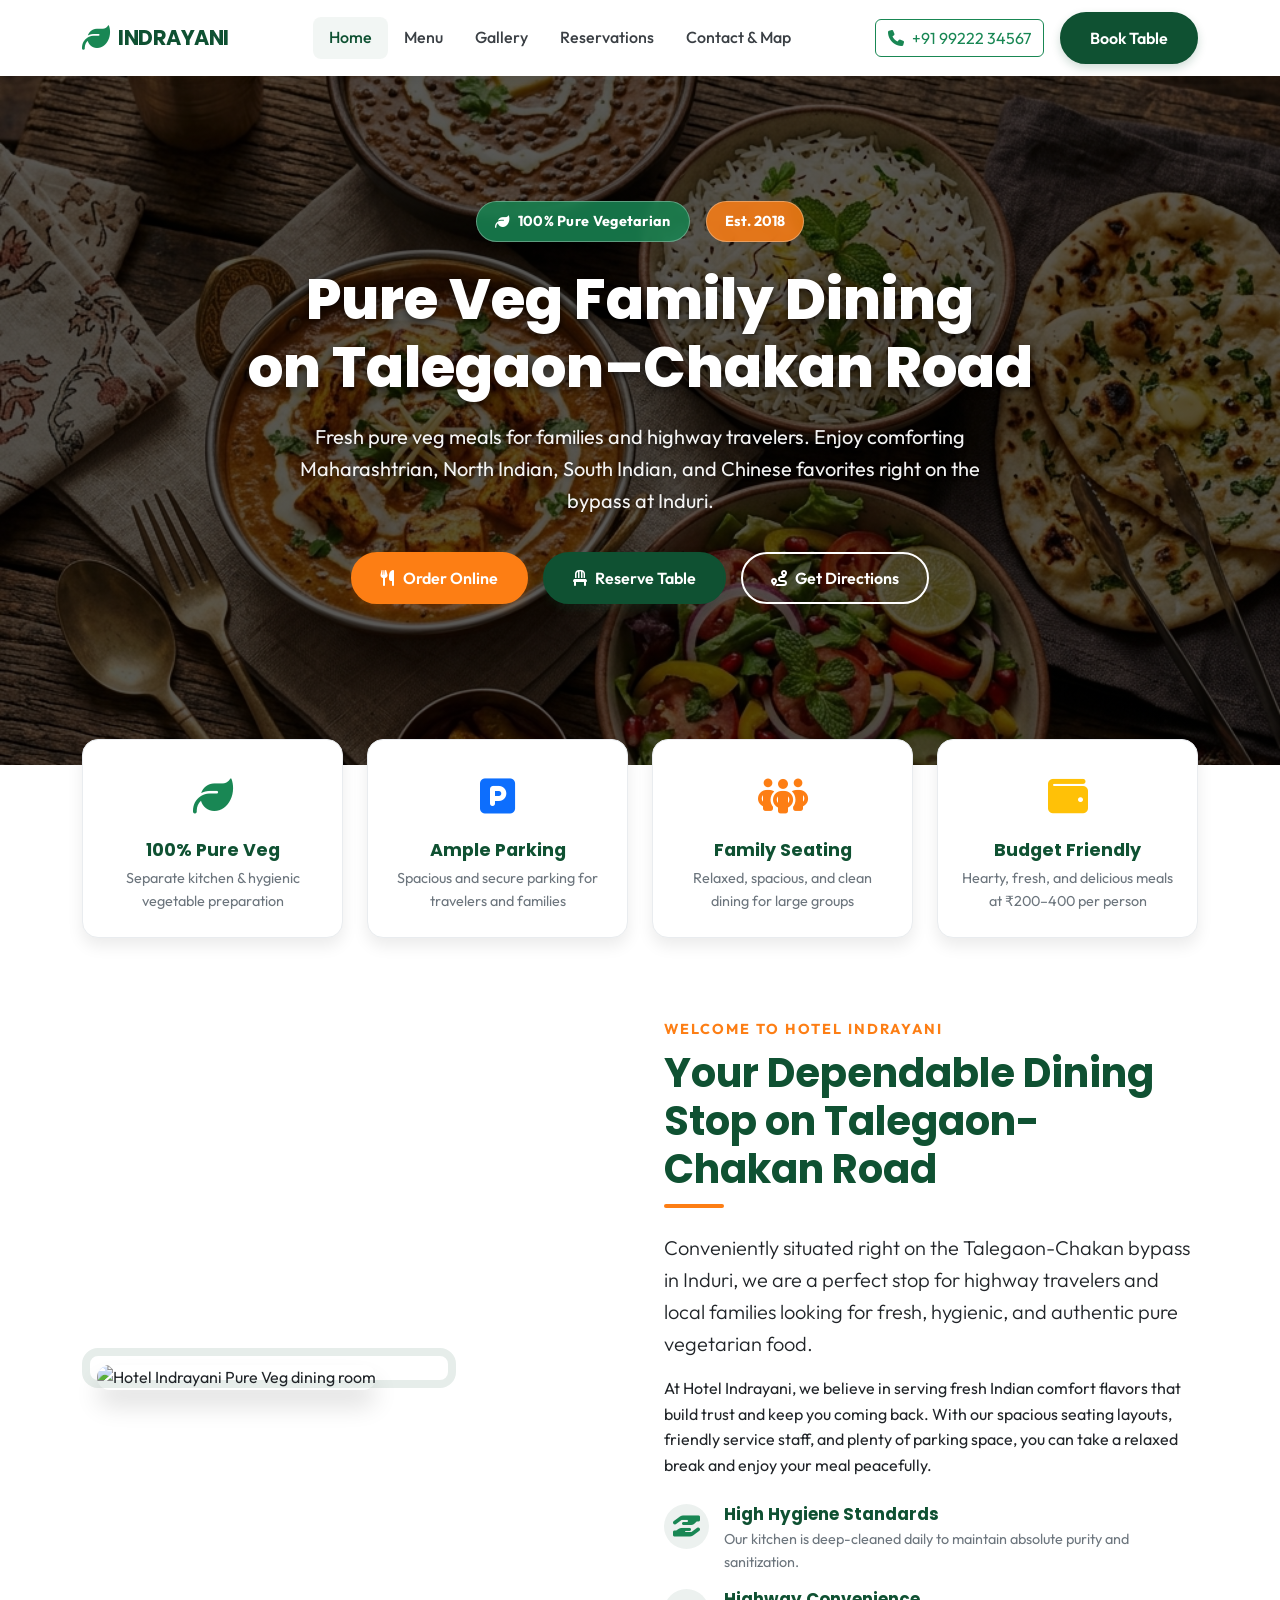
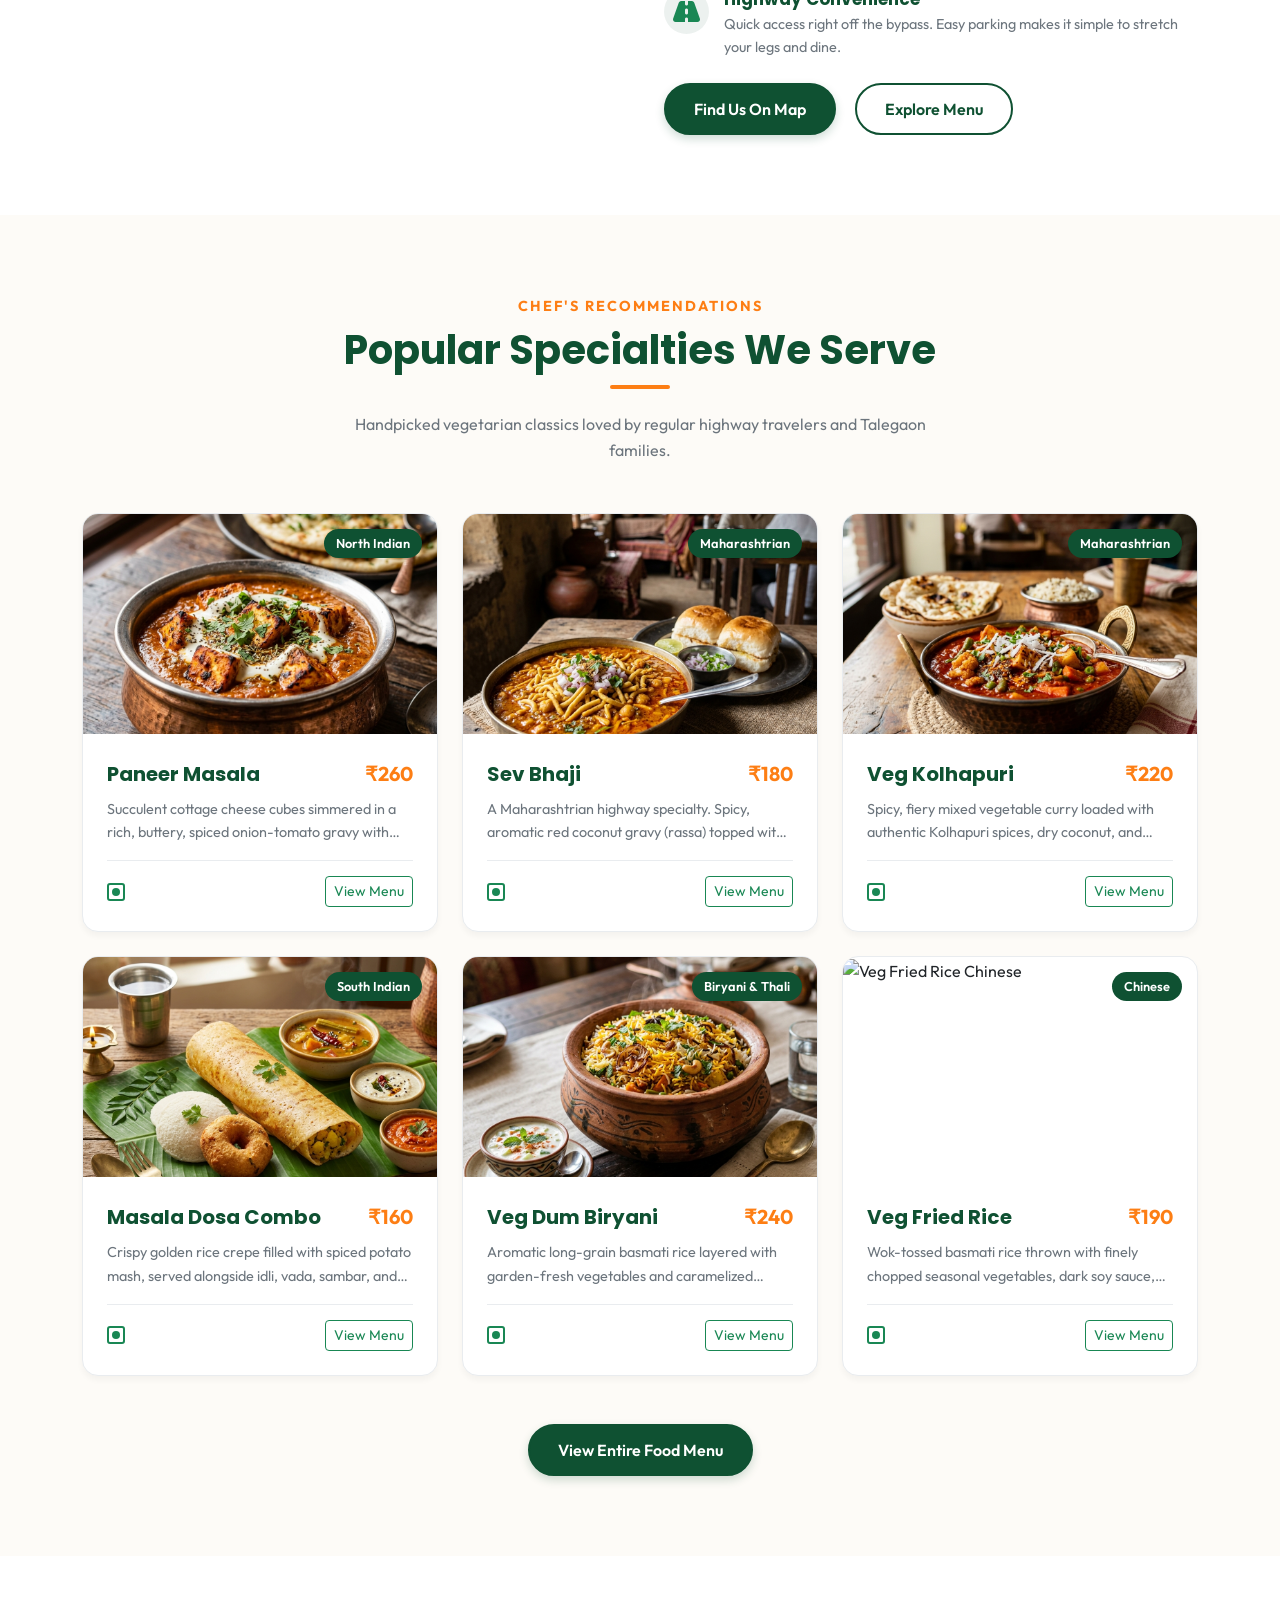
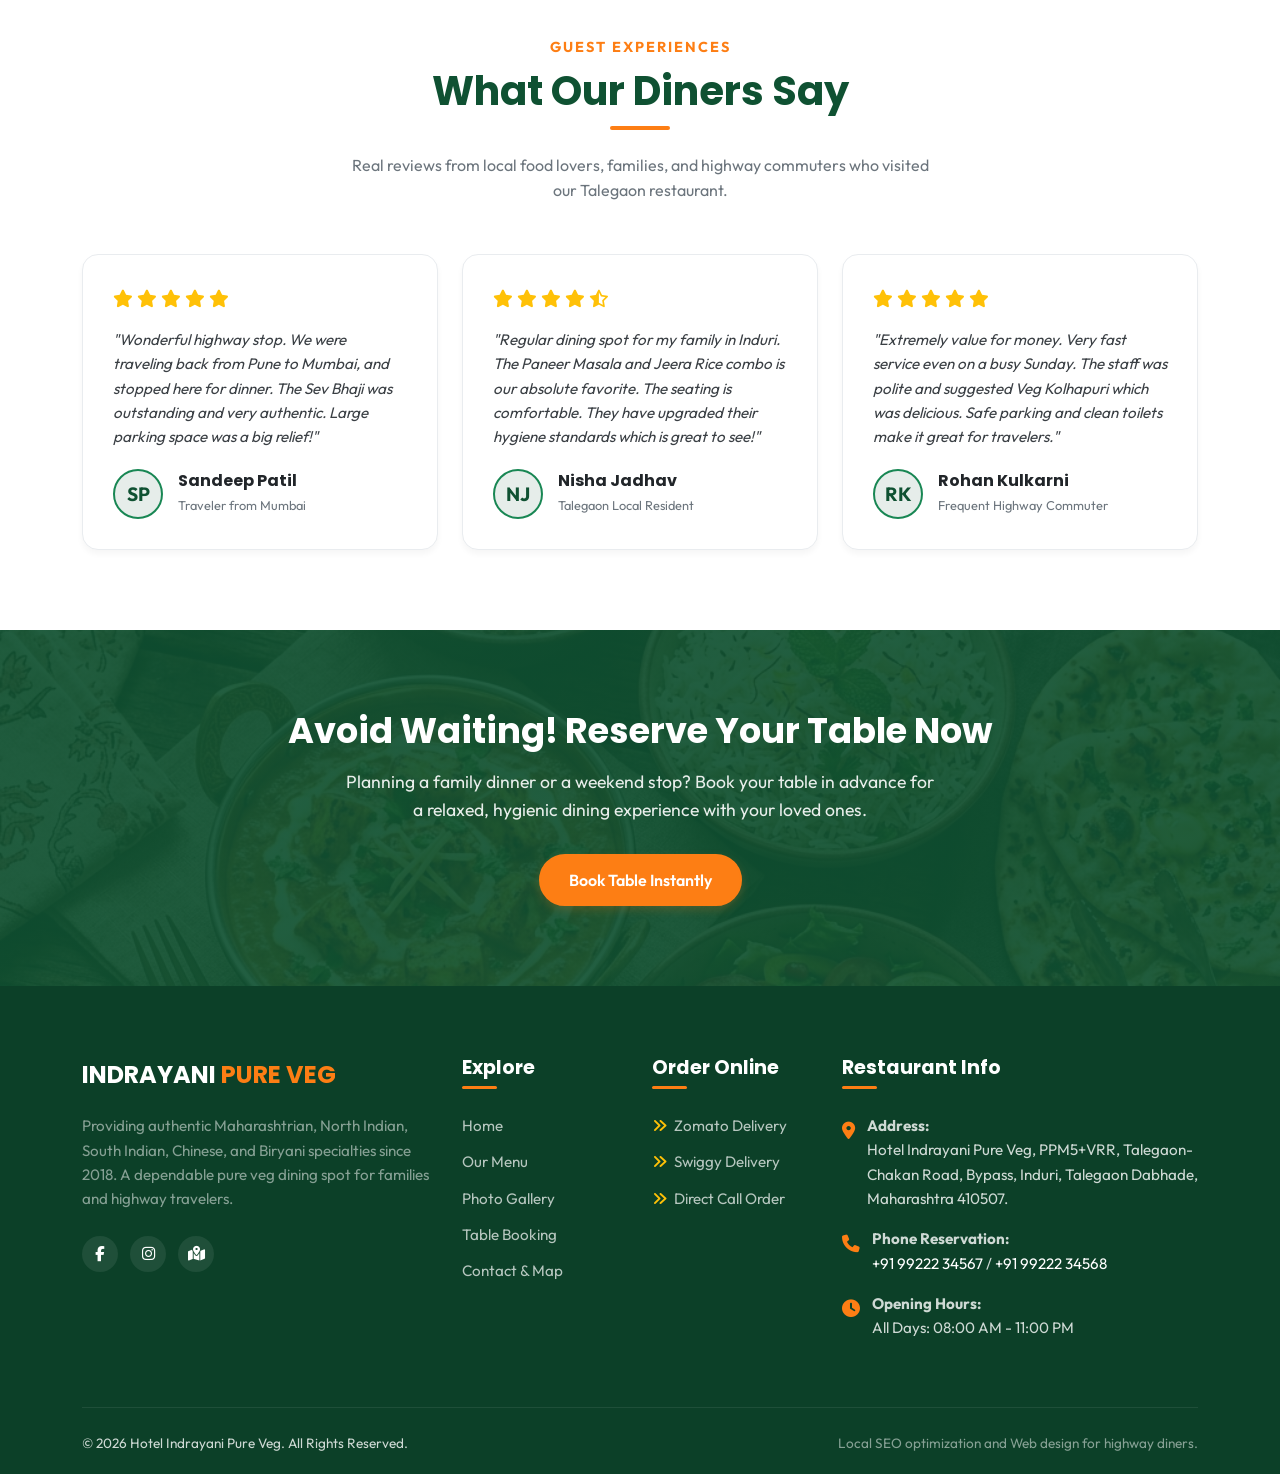
==== index.html @ ed44fa1b "Initial commit: Hotel Indrayani Pure Veg website - 5 fully responsive pages: Home, Menu, Gallery, Re" ====
<!DOCTYPE html>
<html lang="en">
<head>
  <meta charset="UTF-8">
  <meta name="viewport" content="width=device-width, initial-scale=1.0">
  <!-- Primary SEO Meta Tags -->
  <title>Hotel Indrayani Pure Veg | Best Family Restaurant in Talegaon Dabhade</title>
  <meta name="description" content="Enjoy authentic Maharashtrian, North Indian, South Indian, Chinese, & Biryani dishes at Hotel Indrayani Pure Veg. Perfect highway stop with parking on Talegaon-Chakan Road, Induri.">
  <meta name="keywords" content="Hotel Indrayani Pure Veg, pure veg restaurant in Talegaon Dabhade, family restaurant near Induri, vegetarian restaurant on Talegaon-Chakan Road, best pure veg restaurant for family dining in Pune, highway restaurant with parking in Talegaon">
  
  <!-- Open Graph / Facebook -->
  <meta property="og:type" content="website">
  <meta property="og:url" content="https://indrayanipureveg.com/">
  <meta property="og:title" content="Hotel Indrayani Pure Veg | Pure Veg Restaurant in Talegaon">
  <meta property="og:description" content="Authentic Maharashtrian, North & South Indian, Chinese, and Biryani at budget-friendly rates (₹200-400/person). Ample parking, child-friendly, right on Talegaon-Chakan Road.">
  <meta property="og:image" content="assets/images/hero_background.png">

  <!-- Twitter -->
  <meta property="twitter:card" content="summary_large_image">
  <meta property="twitter:title" content="Hotel Indrayani Pure Veg | Pure Veg Restaurant in Talegaon">
  <meta property="twitter:description" content="Authentic Maharashtrian, North & South Indian, Chinese, and Biryani at budget-friendly rates. Ample parking, child-friendly, right on Talegaon-Chakan Road.">
  <meta property="twitter:image" content="assets/images/hero_background.png">

  <!-- Bootstrap 5 CSS -->
  <link href="https://cdn.jsdelivr.net/npm/bootstrap@5.3.0/dist/css/bootstrap.min.css" rel="stylesheet">
  <!-- Font Awesome Icons -->
  <link href="https://cdnjs.cloudflare.com/ajax/libs/font-awesome/6.4.0/css/all.min.css" rel="stylesheet">
  <!-- Custom Stylesheet -->
  <link href="css/style.css" rel="stylesheet">

  <!-- Structured Data (JSON-LD) - Local Business Schema for Local SEO -->
  <script type="application/ld+json">
    {
      "@context": "https://schema.org",
      "@type": "Restaurant",
      "name": "Hotel Indrayani Pure Veg",
      "image": "assets/images/hero_background.png",
      "priceRange": "₹200-400 per person",
      "servesCuisine": "Maharashtrian, North Indian, South Indian, Chinese, Biryani",
      "telephone": "+91 99222 34567",
      "address": {
        "@type": "PostalAddress",
        "streetAddress": "Talegaon-Chakan Road, Bypass, Induri",
        "addressLocality": "Talegaon Dabhade",
        "addressRegion": "Maharashtra",
        "postalCode": "410507",
        "addressCountry": "IN"
      },
      "geo": {
        "@type": "GeoCoordinates",
        "latitude": "18.737151",
        "longitude": "73.719602"
      },
      "openingHoursSpecification": {
        "@type": "OpeningHoursSpecification",
        "dayOfWeek": [
          "Monday",
          "Tuesday",
          "Wednesday",
          "Thursday",
          "Friday",
          "Saturday",
          "Sunday"
        ],
        "opens": "08:00",
        "closes": "23:00"
      },
      "url": "https://indrayanipureveg.com",
      "menu": "https://indrayanipureveg.com/menu.html",
      "acceptsReservations": "True"
    }
  </script>
</head>
<body>

  <!-- Sticky Top Header -->
  <header>
    <nav class="navbar navbar-expand-lg fixed-top">
      <div class="container">
        <a class="navbar-brand" href="index.html" id="nav-brand-logo">
          <i class="fa-solid fa-leaf text-success fs-3"></i>
          <span>INDRAYANI</span>
        </a>
        <button class="navbar-toggler" type="button" data-bs-toggle="collapse" data-bs-target="#mainNavbar" aria-controls="mainNavbar" aria-expanded="false" aria-label="Toggle navigation">
          <span class="navbar-toggler-icon"></span>
        </button>
        <div class="collapse navbar-collapse" id="mainNavbar">
          <ul class="navbar-nav mx-auto mb-2 mb-lg-0">
            <li class="nav-item">
              <a class="nav-link active" aria-current="page" href="index.html" id="link-home">Home</a>
            </li>
            <li class="nav-item">
              <a class="nav-link" href="menu.html" id="link-menu">Menu</a>
            </li>
            <li class="nav-item">
              <a class="nav-link" href="gallery.html" id="link-gallery">Gallery</a>
            </li>
            <li class="nav-item">
              <a class="nav-link" href="reservations.html" id="link-reservations">Reservations</a>
            </li>
            <li class="nav-item">
              <a class="nav-link" href="contact.html" id="link-contact">Contact & Map</a>
            </li>
          </ul>
          <div class="d-flex align-items-center gap-3">
            <a href="tel:+919922234567" class="btn btn-outline-success d-none d-xl-inline-block" id="header-call-btn">
              <i class="fa-solid fa-phone me-2"></i>+91 99222 34567
            </a>
            <a href="reservations.html" class="btn btn-custom-green" id="header-reserve-btn">Book Table</a>
          </div>
        </div>
      </div>
    </nav>
  </header>

  <!-- Hero Section -->
  <main>
    <section class="hero-section">
      <div class="container">
        <div class="row justify-content-center">
          <div class="col-lg-10">
            <div class="d-flex justify-content-center align-items-center gap-3 mb-4">
              <span class="hero-veg-badge">
                <i class="fa-solid fa-leaf me-2"></i>100% Pure Vegetarian
              </span>
              <span class="hero-since-badge">Est. 2018</span>
            </div>
            <h1 class="hero-title">Pure Veg Family Dining<br>on Talegaon–Chakan Road</h1>
            <p class="hero-subtitle">Fresh pure veg meals for families and highway travelers. Enjoy comforting Maharashtrian, North Indian, South Indian, and Chinese favorites right on the bypass at Induri.</p>
            <div class="hero-cta">
              <a href="menu.html" class="btn btn-custom-orange" id="hero-order-btn">
                <i class="fa-solid fa-utensils me-2"></i>Order Online
              </a>
              <a href="reservations.html" class="btn btn-custom-green" id="hero-reserve-btn">
                <i class="fa-solid fa-chair me-2"></i>Reserve Table
              </a>
              <a href="contact.html" class="btn btn-custom-outline text-white border-white" id="hero-directions-btn">
                <i class="fa-solid fa-route me-2"></i>Get Directions
              </a>
            </div>
          </div>
        </div>
      </div>
    </section>

    <!-- Trust Badges Section -->
    <section class="trust-badges-container">
      <div class="container">
        <div class="row g-4 justify-content-center">
          <div class="col-md-6 col-lg-3">
            <div class="trust-badge-card" id="badge-pure-veg">
              <div class="trust-icon"><i class="fa-solid fa-leaf text-success"></i></div>
              <h4>100% Pure Veg</h4>
              <p>Separate kitchen & hygienic vegetable preparation</p>
            </div>
          </div>
          <div class="col-md-6 col-lg-3">
            <div class="trust-badge-card" id="badge-parking">
              <div class="trust-icon"><i class="fa-solid fa-square-parking text-primary"></i></div>
              <h4>Ample Parking</h4>
              <p>Spacious and secure parking for travelers and families</p>
            </div>
          </div>
          <div class="col-md-6 col-lg-3">
            <div class="trust-badge-card" id="badge-family">
              <div class="trust-icon"><i class="fa-solid fa-people-group"></i></div>
              <h4>Family Seating</h4>
              <p>Relaxed, spacious, and clean dining for large groups</p>
            </div>
          </div>
          <div class="col-md-6 col-lg-3">
            <div class="trust-badge-card" id="badge-budget">
              <div class="trust-icon"><i class="fa-solid fa-wallet text-warning"></i></div>
              <h4>Budget Friendly</h4>
              <p>Hearty, fresh, and delicious meals at ₹200–400 per person</p>
            </div>
          </div>
        </div>
      </div>
    </section>

    <!-- About Section -->
    <section class="section-padding" id="about-preview">
      <div class="container">
        <div class="row align-items-center g-5">
          <div class="col-lg-6">
            <div class="about-image-wrapper">
              <img src="https://images.unsplash.com/photo-1517248135467-4c7edcad34c4?auto=format&fit=crop&w=800&q=80" alt="Hotel Indrayani Pure Veg dining room" class="img-fluid w-100" id="about-img-dining">
            </div>
          </div>
          <div class="col-lg-6">
            <span class="section-tag">Welcome to Hotel Indrayani</span>
            <h2 class="section-title text-start mb-4">Your Dependable Dining Stop on Talegaon-Chakan Road</h2>
            <p class="lead">Conveniently situated right on the Talegaon-Chakan bypass in Induri, we are a perfect stop for highway travelers and local families looking for fresh, hygienic, and authentic pure vegetarian food.</p>
            <p>At Hotel Indrayani, we believe in serving fresh Indian comfort flavors that build trust and keep you coming back. With our spacious seating layouts, friendly service staff, and plenty of parking space, you can take a relaxed break and enjoy your meal peacefully.</p>
            
            <div class="about-features">
              <div class="about-feature-item" id="about-feat-hygiene">
                <div class="about-feature-icon"><i class="fa-solid fa-hand-holding-hand"></i></div>
                <div class="about-feature-text">
                  <h5>High Hygiene Standards</h5>
                  <p>Our kitchen is deep-cleaned daily to maintain absolute purity and sanitization.</p>
                </div>
              </div>
              <div class="about-feature-item" id="about-feat-convenience">
                <div class="about-feature-icon"><i class="fa-solid fa-road"></i></div>
                <div class="about-feature-text">
                  <h5>Highway Convenience</h5>
                  <p>Quick access right off the bypass. Easy parking makes it simple to stretch your legs and dine.</p>
                </div>
              </div>
            </div>
            
            <div class="mt-4">
              <a href="contact.html" class="btn btn-custom-green me-3" id="about-find-us-btn">Find Us On Map</a>
              <a href="menu.html" class="btn btn-custom-outline" id="about-view-menu-btn">Explore Menu</a>
            </div>
          </div>
        </div>
      </div>
    </section>

    <!-- Featured Dishes Section -->
    <section class="section-padding section-bg-cream" id="featured-dishes">
      <div class="container">
        <div class="section-title-container">
          <span class="section-tag">Chef's Recommendations</span>
          <h2 class="section-title">Popular Specialties We Serve</h2>
          <p class="section-desc">Handpicked vegetarian classics loved by regular highway travelers and Talegaon families.</p>
        </div>

        <div class="row g-4">
          <!-- Paneer Masala -->
          <div class="col-md-6 col-lg-4">
            <div class="dish-card" id="dish-paneer-masala">
              <div class="dish-img-container">
                <img src="assets/images/paneer_masala.png" alt="Paneer Masala" class="dish-img">
                <div class="dish-badge">North Indian</div>
              </div>
              <div class="dish-body">
                <div class="dish-title-wrapper">
                  <h3 class="dish-title">Paneer Masala</h3>
                  <div class="dish-price">₹260</div>
                </div>
                <p class="dish-desc">Succulent cottage cheese cubes simmered in a rich, buttery, spiced onion-tomato gravy with cashew paste.</p>
                <div class="dish-footer">
                  <span class="veg-indicator" title="Pure Veg"></span>
                  <a href="menu.html" class="btn btn-sm btn-outline-success" id="order-paneer-btn">View Menu</a>
                </div>
              </div>
            </div>
          </div>

          <!-- Sev Bhaji -->
          <div class="col-md-6 col-lg-4">
            <div class="dish-card" id="dish-sev-bhaji">
              <div class="dish-img-container">
                <img src="assets/images/sev_bhaji.png" alt="Maharashtrian Sev Bhaji" class="dish-img">
                <div class="dish-badge">Maharashtrian</div>
              </div>
              <div class="dish-body">
                <div class="dish-title-wrapper">
                  <h3 class="dish-title">Sev Bhaji</h3>
                  <div class="dish-price">₹180</div>
                </div>
                <p class="dish-desc">A Maharashtrian highway specialty. Spicy, aromatic red coconut gravy (rassa) topped with crispy yellow sev.</p>
                <div class="dish-footer">
                  <span class="veg-indicator" title="Pure Veg"></span>
                  <a href="menu.html" class="btn btn-sm btn-outline-success" id="order-sev-btn">View Menu</a>
                </div>
              </div>
            </div>
          </div>

          <!-- Veg Kolhapuri -->
          <div class="col-md-6 col-lg-4">
            <div class="dish-card" id="dish-veg-kolhapuri">
              <div class="dish-img-container">
                <img src="assets/images/veg_kolhapuri.png" alt="Veg Kolhapuri" class="dish-img">
                <div class="dish-badge">Maharashtrian</div>
              </div>
              <div class="dish-body">
                <div class="dish-title-wrapper">
                  <h3 class="dish-title">Veg Kolhapuri</h3>
                  <div class="dish-price">₹220</div>
                </div>
                <p class="dish-desc">Spicy, fiery mixed vegetable curry loaded with authentic Kolhapuri spices, dry coconut, and sesame seeds.</p>
                <div class="dish-footer">
                  <span class="veg-indicator" title="Pure Veg"></span>
                  <a href="menu.html" class="btn btn-sm btn-outline-success" id="order-kolhapuri-btn">View Menu</a>
                </div>
              </div>
            </div>
          </div>

          <!-- South Indian Specials -->
          <div class="col-md-6 col-lg-4">
            <div class="dish-card" id="dish-south-indian">
              <div class="dish-img-container">
                <img src="assets/images/south_indian_specials.png" alt="South Indian Masala Dosa" class="dish-img">
                <div class="dish-badge">South Indian</div>
              </div>
              <div class="dish-body">
                <div class="dish-title-wrapper">
                  <h3 class="dish-title">Masala Dosa Combo</h3>
                  <div class="dish-price">₹160</div>
                </div>
                <p class="dish-desc">Crispy golden rice crepe filled with spiced potato mash, served alongside idli, vada, sambar, and fresh chutneys.</p>
                <div class="dish-footer">
                  <span class="veg-indicator" title="Pure Veg"></span>
                  <a href="menu.html" class="btn btn-sm btn-outline-success" id="order-dosa-btn">View Menu</a>
                </div>
              </div>
            </div>
          </div>

          <!-- Veg Biryani -->
          <div class="col-md-6 col-lg-4">
            <div class="dish-card" id="dish-biryani">
              <div class="dish-img-container">
                <img src="assets/images/veg_biryani.png" alt="Vegetable Dum Biryani" class="dish-img">
                <div class="dish-badge">Biryani & Thali</div>
              </div>
              <div class="dish-body">
                <div class="dish-title-wrapper">
                  <h3 class="dish-title">Veg Dum Biryani</h3>
                  <div class="dish-price">₹240</div>
                </div>
                <p class="dish-desc">Aromatic long-grain basmati rice layered with garden-fresh vegetables and caramelized onions, cooked on slow dum.</p>
                <div class="dish-footer">
                  <span class="veg-indicator" title="Pure Veg"></span>
                  <a href="menu.html" class="btn btn-sm btn-outline-success" id="order-biryani-btn">View Menu</a>
                </div>
              </div>
            </div>
          </div>

          <!-- Special Chinese Fried Rice -->
          <div class="col-md-6 col-lg-4">
            <div class="dish-card" id="dish-chinese">
              <div class="dish-img-container">
                <img src="https://images.unsplash.com/photo-1512058564366-18510be2db19?auto=format&fit=crop&w=800&q=80" alt="Veg Fried Rice Chinese" class="dish-img">
                <div class="dish-badge">Chinese</div>
              </div>
              <div class="dish-body">
                <div class="dish-title-wrapper">
                  <h3 class="dish-title">Veg Fried Rice</h3>
                  <div class="dish-price">₹190</div>
                </div>
                <p class="dish-desc">Wok-tossed basmati rice thrown with finely chopped seasonal vegetables, dark soy sauce, and aromatic spring onions.</p>
                <div class="dish-footer">
                  <span class="veg-indicator" title="Pure Veg"></span>
                  <a href="menu.html" class="btn btn-sm btn-outline-success" id="order-rice-btn">View Menu</a>
                </div>
              </div>
            </div>
          </div>
        </div>

        <div class="text-center mt-5">
          <a href="menu.html" class="btn btn-custom-green" id="view-full-menu-btn">View Entire Food Menu</a>
        </div>
      </div>
    </section>

    <!-- Review Highlights Section -->
    <section class="section-padding" id="reviews-section">
      <div class="container">
        <div class="section-title-container">
          <span class="section-tag">Guest Experiences</span>
          <h2 class="section-title">What Our Diners Say</h2>
          <p class="section-desc">Real reviews from local food lovers, families, and highway commuters who visited our Talegaon restaurant.</p>
        </div>

        <div class="row g-4">
          <!-- Review 1 -->
          <div class="col-md-6 col-lg-4">
            <div class="review-card" id="review-card-1">
              <div>
                <div class="review-rating">
                  <i class="fa-solid fa-star"></i>
                  <i class="fa-solid fa-star"></i>
                  <i class="fa-solid fa-star"></i>
                  <i class="fa-solid fa-star"></i>
                  <i class="fa-solid fa-star"></i>
                </div>
                <p class="review-text">"Wonderful highway stop. We were traveling back from Pune to Mumbai, and stopped here for dinner. The Sev Bhaji was outstanding and very authentic. Large parking space was a big relief!"</p>
              </div>
              <div class="reviewer-info">
                <div class="reviewer-avatar">SP</div>
                <div class="reviewer-details">
                  <h5>Sandeep Patil</h5>
                  <span>Traveler from Mumbai</span>
                </div>
              </div>
            </div>
          </div>

          <!-- Review 2 -->
          <div class="col-md-6 col-lg-4">
            <div class="review-card" id="review-card-2">
              <div>
                <div class="review-rating">
                  <i class="fa-solid fa-star"></i>
                  <i class="fa-solid fa-star"></i>
                  <i class="fa-solid fa-star"></i>
                  <i class="fa-solid fa-star"></i>
                  <i class="fa-regular fa-star-half-stroke"></i>
                </div>
                <p class="review-text">"Regular dining spot for my family in Induri. The Paneer Masala and Jeera Rice combo is our absolute favorite. The seating is comfortable. They have upgraded their hygiene standards which is great to see!"</p>
              </div>
              <div class="reviewer-info">
                <div class="reviewer-avatar">NJ</div>
                <div class="reviewer-details">
                  <h5>Nisha Jadhav</h5>
                  <span>Talegaon Local Resident</span>
                </div>
              </div>
            </div>
          </div>

          <!-- Review 3 -->
          <div class="col-md-6 col-lg-4">
            <div class="review-card" id="review-card-3">
              <div>
                <div class="review-rating">
                  <i class="fa-solid fa-star"></i>
                  <i class="fa-solid fa-star"></i>
                  <i class="fa-solid fa-star"></i>
                  <i class="fa-solid fa-star"></i>
                  <i class="fa-solid fa-star"></i>
                </div>
                <p class="review-text">"Extremely value for money. Very fast service even on a busy Sunday. The staff was polite and suggested Veg Kolhapuri which was delicious. Safe parking and clean toilets make it great for travelers."</p>
              </div>
              <div class="reviewer-info">
                <div class="reviewer-avatar">RK</div>
                <div class="reviewer-details">
                  <h5>Rohan Kulkarni</h5>
                  <span>Frequent Highway Commuter</span>
                </div>
              </div>
            </div>
          </div>
        </div>
      </div>
    </section>

    <!-- Table Reservation Call to Action -->
    <section class="cta-banner-section" id="booking-cta">
      <div class="container">
        <h2 class="cta-banner-title">Avoid Waiting! Reserve Your Table Now</h2>
        <p class="cta-banner-desc">Planning a family dinner or a weekend stop? Book your table in advance for a relaxed, hygienic dining experience with your loved ones.</p>
        <a href="reservations.html" class="btn btn-custom-orange btn-lgpx-4" id="cta-reserve-btn">Book Table Instantly</a>
      </div>
    </section>
  </main>

  <!-- Mobile Floating Call Button -->
  <a href="tel:+919922234567" class="floating-call-btn d-xl-none" aria-label="Call Hotel Indrayani" id="floating-phone-btn">
    <i class="fa-solid fa-phone"></i>
  </a>

  <!-- Footer Section -->
  <footer class="footer">
    <div class="container">
      <div class="row g-4">
        <!-- Brand / About Column -->
        <div class="col-lg-4">
          <a class="footer-logo" href="index.html" id="footer-logo-link">INDRAYANI<span> PURE VEG</span></a>
          <p class="mb-4 text-white-50">Providing authentic Maharashtrian, North Indian, South Indian, Chinese, and Biryani specialties since 2018. A dependable pure veg dining spot for families and highway travelers.</p>
          <div class="footer-socials">
            <a href="#" class="footer-social-icon" aria-label="Facebook"><i class="fa-brands fa-facebook-f"></i></a>
            <a href="#" class="footer-social-icon" aria-label="Instagram"><i class="fa-brands fa-instagram"></i></a>
            <a href="#" class="footer-social-icon" aria-label="Google Maps"><i class="fa-solid fa-map-location-dot"></i></a>
          </div>
        </div>

        <!-- Quick Links Column -->
        <div class="col-6 col-lg-2">
          <h4>Explore</h4>
          <ul class="footer-links">
            <li><a href="index.html" id="footer-link-home">Home</a></li>
            <li><a href="menu.html" id="footer-link-menu">Our Menu</a></li>
            <li><a href="gallery.html" id="footer-link-gallery">Photo Gallery</a></li>
            <li><a href="reservations.html" id="footer-link-reservations">Table Booking</a></li>
            <li><a href="contact.html" id="footer-link-contact">Contact & Map</a></li>
          </ul>
        </div>

        <!-- Order Online Column -->
        <div class="col-6 col-lg-2">
          <h4>Order Online</h4>
          <ul class="footer-links">
            <li><a href="#" target="_blank" rel="noopener"><i class="fa-solid fa-angles-right me-1 text-warning"></i> Zomato Delivery</a></li>
            <li><a href="#" target="_blank" rel="noopener"><i class="fa-solid fa-angles-right me-1 text-warning"></i> Swiggy Delivery</a></li>
            <li><a href="tel:+919922234567"><i class="fa-solid fa-angles-right me-1 text-warning"></i> Direct Call Order</a></li>
          </ul>
        </div>

        <!-- Address / Timings Column -->
        <div class="col-lg-4">
          <h4>Restaurant Info</h4>
          <div class="footer-contact-item" id="footer-info-address">
            <div class="footer-contact-icon"><i class="fa-solid fa-location-dot"></i></div>
            <div>
              <strong>Address:</strong><br>
              Hotel Indrayani Pure Veg, PPM5+VRR, Talegaon-Chakan Road, Bypass, Induri, Talegaon Dabhade, Maharashtra 410507.
            </div>
          </div>
          <div class="footer-contact-item" id="footer-info-phone">
            <div class="footer-contact-icon"><i class="fa-solid fa-phone"></i></div>
            <div>
              <strong>Phone Reservation:</strong><br>
              <a href="tel:+919922234567" class="text-white">+91 99222 34567</a> / <a href="tel:+919922234568" class="text-white">+91 99222 34568</a>
            </div>
          </div>
          <div class="footer-contact-item" id="footer-info-hours">
            <div class="footer-contact-icon"><i class="fa-solid fa-clock"></i></div>
            <div>
              <strong>Opening Hours:</strong><br>
              All Days: 08:00 AM - 11:00 PM
            </div>
          </div>
        </div>
      </div>

      <!-- Footer Bottom -->
      <div class="footer-bottom">
        <div class="row">
          <div class="col-md-6 text-center text-md-start mb-2 mb-md-0">
            <p class="mb-0">&copy; 2026 Hotel Indrayani Pure Veg. All Rights Reserved.</p>
          </div>
          <div class="col-md-6 text-center text-md-end">
            <p class="mb-0 text-white-50">Local SEO optimization and Web design for highway diners.</p>
          </div>
        </div>
      </div>
    </div>
  </footer>

  <!-- Bootstrap 5 Bundle with Popper -->
  <script src="https://cdn.jsdelivr.net/npm/bootstrap@5.3.0/dist/js/bootstrap.bundle.min.js"></script>
  <!-- Custom JS Script -->
  <script src="js/main.js"></script>
</body>
</html>
---- css/style.css ----
/* 
   Hotel Indrayani Pure Veg - Custom Stylesheet
   Tailored for local SEO, premium Indian dining aesthetics, and mobile responsiveness
*/

@import url('https://fonts.googleapis.com/css2?family=Outfit:wght@300;400;500;600;700&family=Poppins:wght@400;500;600;700;800&display=swap');

:root {
  /* Color Palette */
  --primary-green: #0f5132;
  --primary-green-light: #198754;
  --primary-green-hover: #0a3d25;
  --primary-green-rgb: 15, 81, 50;
  --accent-orange: #fd7e14;
  --accent-orange-hover: #e06907;
  --accent-orange-rgb: 253, 126, 20;
  --warm-cream: #fdfbf7;
  --white: #ffffff;
  --text-dark: #212529;
  --text-light-dark: #3a3f44;
  --text-muted: #6c757d;
  --border-color: #e9ecef;
  
  /* Borders and Shadows */
  --border-radius-sm: 8px;
  --border-radius-md: 16px;
  --border-radius-lg: 24px;
  --shadow-sm: 0 4px 6px rgba(0, 0, 0, 0.04);
  --shadow-md: 0 8px 16px rgba(0, 0, 0, 0.08);
  --shadow-lg: 0 16px 24px rgba(0, 0, 0, 0.12);
  --transition-speed: 0.3s;
}

/* Global Reset & Typography */
body {
  font-family: 'Outfit', sans-serif;
  color: var(--text-dark);
  background-color: var(--white);
  overflow-x: hidden;
  line-height: 1.6;
}

h1, h2, h3, h4, h5, h6 {
  font-family: 'Poppins', sans-serif;
  font-weight: 600;
  color: var(--primary-green);
}

a {
  color: var(--primary-green-light);
  text-decoration: none;
  transition: all var(--transition-speed) ease;
}
a:hover {
  color: var(--primary-green-hover);
}

/* Custom Selection Highlight */
::selection {
  background-color: var(--primary-green-light);
  color: var(--white);
}

/* Sticky Navbar Custom Styling */
.navbar {
  background-color: var(--white) !important;
  box-shadow: var(--shadow-sm);
  transition: all var(--transition-speed) ease;
  padding: 12px 0;
}
.navbar.navbar-scrolled {
  padding: 8px 0;
  box-shadow: var(--shadow-md);
  border-bottom: 2px solid var(--primary-green-light);
}
.navbar-brand {
  display: flex;
  align-items: center;
  gap: 8px;
}
.navbar-brand img {
  height: 42px;
}
.navbar-brand span {
  font-family: 'Poppins', sans-serif;
  font-weight: 700;
  color: var(--primary-green);
  font-size: 1.3rem;
  letter-spacing: -0.5px;
}
.nav-link {
  font-weight: 500;
  color: var(--text-light-dark) !important;
  padding: 8px 16px !important;
  border-radius: var(--border-radius-sm);
  transition: all var(--transition-speed) ease;
}
.nav-link:hover, .nav-link.active {
  color: var(--primary-green) !important;
  background-color: rgba(var(--primary-green-rgb), 0.05);
}

/* Custom Buttons */
.btn-custom-green {
  background-color: var(--primary-green);
  color: var(--white);
  font-weight: 600;
  padding: 12px 28px;
  border-radius: 50px;
  border: 2px solid var(--primary-green);
  box-shadow: 0 4px 10px rgba(var(--primary-green-rgb), 0.2);
  transition: all var(--transition-speed) ease;
}
.btn-custom-green:hover {
  background-color: var(--primary-green-hover);
  border-color: var(--primary-green-hover);
  color: var(--white);
  transform: translateY(-2px);
  box-shadow: 0 6px 15px rgba(var(--primary-green-rgb), 0.3);
}

.btn-custom-orange {
  background-color: var(--accent-orange);
  color: var(--white);
  font-weight: 600;
  padding: 12px 28px;
  border-radius: 50px;
  border: 2px solid var(--accent-orange);
  box-shadow: 0 4px 10px rgba(var(--accent-orange-rgb), 0.2);
  transition: all var(--transition-speed) ease;
}
.btn-custom-orange:hover {
  background-color: var(--accent-orange-hover);
  border-color: var(--accent-orange-hover);
  color: var(--white);
  transform: translateY(-2px);
  box-shadow: 0 6px 15px rgba(var(--accent-orange-rgb), 0.3);
}

.btn-custom-outline {
  background-color: transparent;
  color: var(--primary-green);
  font-weight: 600;
  padding: 12px 28px;
  border-radius: 50px;
  border: 2px solid var(--primary-green);
  transition: all var(--transition-speed) ease;
}
.btn-custom-outline:hover {
  background-color: var(--primary-green);
  color: var(--white);
  transform: translateY(-2px);
}

/* Hero Section */
.hero-section {
  position: relative;
  background: linear-gradient(rgba(0, 0, 0, 0.65), rgba(0, 0, 0, 0.65)), url('../assets/images/hero_background.png') no-repeat center center/cover;
  padding: 160px 0 120px;
  color: var(--white);
  text-align: center;
  min-height: 85vh;
  display: flex;
  align-items: center;
}
.hero-title {
  font-family: 'Poppins', sans-serif;
  font-weight: 800;
  font-size: 3.5rem;
  line-height: 1.2;
  margin-bottom: 20px;
  color: #ffffff !important;
  text-shadow: 0 3px 8px rgba(0,0,0,0.6);
}
.hero-subtitle {
  font-size: 1.25rem;
  font-weight: 400;
  max-width: 700px;
  margin: 0 auto 35px;
  color: rgba(255, 255, 255, 0.95) !important;
  text-shadow: 0 1px 4px rgba(0,0,0,0.5);
}
.hero-cta {
  display: flex;
  justify-content: center;
  gap: 15px;
  flex-wrap: wrap;
}

/* Hero pill badges */
.hero-veg-badge {
  display: inline-flex;
  align-items: center;
  background-color: rgba(25, 135, 84, 0.85);
  backdrop-filter: blur(4px);
  color: #ffffff;
  font-weight: 700;
  font-size: 0.9rem;
  padding: 8px 18px;
  border-radius: 50px;
  border: 1.5px solid rgba(255, 255, 255, 0.3);
  letter-spacing: 0.3px;
}
.hero-since-badge {
  display: inline-flex;
  align-items: center;
  background-color: rgba(253, 126, 20, 0.85);
  backdrop-filter: blur(4px);
  color: #ffffff;
  font-weight: 700;
  font-size: 0.9rem;
  padding: 8px 18px;
  border-radius: 50px;
  border: 1.5px solid rgba(255, 255, 255, 0.3);
}

/* Trust Badges */
.trust-badges-container {
  margin-top: -50px;
  position: relative;
  z-index: 10;
}
.trust-badge-card {
  background: var(--white);
  border-radius: var(--border-radius-md);
  padding: 24px 20px;
  text-align: center;
  box-shadow: var(--shadow-md);
  border: 1px solid var(--border-color);
  transition: all var(--transition-speed) ease;
  height: 100%;
}
.trust-badge-card:hover {
  transform: translateY(-5px);
  box-shadow: var(--shadow-lg);
  border-color: rgba(var(--primary-green-rgb), 0.2);
}
.trust-icon {
  font-size: 2.5rem;
  color: var(--accent-orange);
  margin-bottom: 12px;
}
.trust-badge-card h4 {
  font-size: 1.1rem;
  font-weight: 700;
  color: var(--primary-green);
  margin-bottom: 6px;
}
.trust-badge-card p {
  font-size: 0.9rem;
  color: var(--text-muted);
  margin-bottom: 0;
}

/* Sections */
.section-padding {
  padding: 80px 0;
}
.section-bg-cream {
  background-color: var(--warm-cream);
}
.section-title-container {
  margin-bottom: 50px;
  text-align: center;
}
.section-tag {
  color: var(--accent-orange);
  font-weight: 700;
  text-transform: uppercase;
  font-size: 0.9rem;
  letter-spacing: 2px;
  display: block;
  margin-bottom: 8px;
}
.section-title {
  font-size: 2.5rem;
  font-weight: 700;
  position: relative;
  display: inline-block;
  padding-bottom: 15px;
}
.section-title::after {
  content: '';
  position: absolute;
  bottom: 0;
  left: 50%;
  transform: translateX(-50%);
  width: 60px;
  height: 4px;
  background-color: var(--accent-orange);
  border-radius: 2px;
}
/* Left-align underline when title is not centered */
.section-title.text-start::after {
  left: 0;
  transform: none;
}
.section-desc {
  max-width: 600px;
  margin: 15px auto 0;
  color: var(--text-muted);
}

/* Veg Indicator Circle */
.veg-indicator {
  display: inline-flex;
  align-items: center;
  justify-content: center;
  width: 18px;
  height: 18px;
  border: 2px solid #198754;
  border-radius: 3px;
  padding: 2px;
  background-color: var(--white);
}
.veg-indicator::after {
  content: '';
  display: block;
  width: 8px;
  height: 8px;
  border-radius: 50%;
  background-color: #198754;
}

/* Dishes Grid / Cards */
.dish-card {
  background: var(--white);
  border-radius: var(--border-radius-md);
  overflow: hidden;
  box-shadow: var(--shadow-sm);
  border: 1px solid var(--border-color);
  transition: all var(--transition-speed) ease;
  height: 100%;
}
.dish-card:hover {
  transform: translateY(-5px);
  box-shadow: var(--shadow-md);
}
.dish-img-container {
  position: relative;
  height: 220px;
  overflow: hidden;
}
.dish-img {
  width: 100%;
  height: 100%;
  object-fit: cover;
  transition: transform 0.5s ease;
}
.dish-card:hover .dish-img {
  transform: scale(1.08);
}
.dish-badge {
  position: absolute;
  top: 15px;
  right: 15px;
  background-color: var(--primary-green);
  color: var(--white);
  padding: 4px 12px;
  font-size: 0.8rem;
  font-weight: 600;
  border-radius: 20px;
}
.dish-body {
  padding: 24px;
}
.dish-title-wrapper {
  display: flex;
  justify-content: space-between;
  align-items: center;
  margin-bottom: 8px;
}
.dish-title {
  font-size: 1.25rem;
  font-weight: 700;
  margin: 0;
  color: var(--primary-green);
}
.dish-price {
  font-size: 1.25rem;
  font-weight: 700;
  color: var(--accent-orange);
}
.dish-desc {
  font-size: 0.9rem;
  color: var(--text-muted);
  margin-bottom: 16px;
  display: -webkit-box;
  -webkit-line-clamp: 2;
  -webkit-box-orient: vertical;
  overflow: hidden;
}
.dish-footer {
  display: flex;
  justify-content: space-between;
  align-items: center;
  border-top: 1px solid var(--border-color);
  padding-top: 15px;
}

/* About Us Section Home */
.about-features {
  display: flex;
  flex-direction: column;
  gap: 15px;
  margin-top: 25px;
}
.about-feature-item {
  display: flex;
  align-items: flex-start;
  gap: 15px;
}
.about-feature-icon {
  font-size: 1.5rem;
  color: var(--primary-green-light);
  background-color: rgba(var(--primary-green-rgb), 0.08);
  width: 45px;
  height: 45px;
  display: flex;
  align-items: center;
  justify-content: center;
  border-radius: 50%;
  flex-shrink: 0;
}
.about-feature-text h5 {
  font-size: 1.05rem;
  font-weight: 700;
  margin-bottom: 4px;
}
.about-feature-text p {
  font-size: 0.9rem;
  color: var(--text-muted);
  margin-bottom: 0;
}
.about-image-wrapper {
  position: relative;
  padding: 15px;
}
.about-image-wrapper::before {
  content: '';
  position: absolute;
  top: 0;
  left: 0;
  width: 70%;
  height: 70%;
  border: 8px solid rgba(var(--primary-green-rgb), 0.1);
  border-radius: var(--border-radius-md);
  z-index: 1;
}
.about-image-wrapper img {
  border-radius: var(--border-radius-md);
  position: relative;
  z-index: 2;
  box-shadow: var(--shadow-lg);
}

/* Reviews / Testimonials */
.review-card {
  background: var(--white);
  border-radius: var(--border-radius-md);
  padding: 30px;
  border: 1px solid var(--border-color);
  box-shadow: var(--shadow-sm);
  transition: all var(--transition-speed) ease;
  height: 100%;
  display: flex;
  flex-direction: column;
  justify-content: space-between;
}
.review-card:hover {
  box-shadow: var(--shadow-md);
  border-color: rgba(var(--accent-orange-rgb), 0.2);
}
.review-rating {
  color: #ffc107;
  font-size: 1.1rem;
  margin-bottom: 15px;
}
.review-text {
  font-style: italic;
  font-size: 0.95rem;
  color: var(--text-light-dark);
  margin-bottom: 20px;
}
.reviewer-info {
  display: flex;
  align-items: center;
  gap: 15px;
}
.reviewer-avatar {
  width: 50px;
  height: 50px;
  border-radius: 50%;
  background-color: rgba(var(--primary-green-rgb), 0.1);
  display: flex;
  align-items: center;
  justify-content: center;
  font-weight: 700;
  color: var(--primary-green);
  font-size: 1.2rem;
  border: 2px solid var(--primary-green-light);
}
.reviewer-details h5 {
  font-size: 1rem;
  font-weight: 700;
  margin-bottom: 2px;
  color: var(--text-dark);
}
.reviewer-details span {
  font-size: 0.8rem;
  color: var(--text-muted);
}

/* Menu Page Styles */
.menu-search-bar {
  max-width: 500px;
  margin: 0 auto 40px;
}
.menu-search-bar .form-control {
  border-radius: 30px 0 0 30px;
  border: 2px solid var(--border-color);
  padding: 12px 24px;
}
.menu-search-bar .form-control:focus {
  border-color: var(--primary-green-light);
  box-shadow: none;
}
.menu-search-bar .btn {
  border-radius: 0 30px 30px 0;
  background-color: var(--primary-green);
  color: var(--white);
  padding: 12px 24px;
  font-weight: 600;
}

.menu-tabs {
  display: flex;
  justify-content: center;
  gap: 10px;
  flex-wrap: wrap;
  margin-bottom: 50px;
}
.menu-tab-btn {
  background: var(--white);
  border: 2px solid var(--border-color);
  padding: 10px 24px;
  font-weight: 600;
  border-radius: 30px;
  color: var(--text-light-dark);
  transition: all var(--transition-speed) ease;
}
.menu-tab-btn:hover, .menu-tab-btn.active {
  background-color: var(--primary-green);
  border-color: var(--primary-green);
  color: var(--white);
  box-shadow: 0 4px 8px rgba(var(--primary-green-rgb), 0.15);
}

/* Gallery Section */
.gallery-tabs {
  display: flex;
  justify-content: center;
  gap: 10px;
  flex-wrap: wrap;
  margin-bottom: 40px;
}
.gallery-item {
  position: relative;
  border-radius: var(--border-radius-md);
  overflow: hidden;
  margin-bottom: 30px;
  height: 280px;
  box-shadow: var(--shadow-sm);
  cursor: pointer;
}
.gallery-item img {
  width: 100%;
  height: 100%;
  object-fit: cover;
  transition: transform 0.5s ease;
}
.gallery-overlay {
  position: absolute;
  top: 0;
  left: 0;
  width: 100%;
  height: 100%;
  background: linear-gradient(to top, rgba(var(--primary-green-rgb), 0.8), rgba(0, 0, 0, 0.2));
  opacity: 0;
  display: flex;
  flex-direction: column;
  justify-content: flex-end;
  padding: 24px;
  transition: opacity var(--transition-speed) ease;
}
.gallery-item:hover img {
  transform: scale(1.1);
}
.gallery-item:hover .gallery-overlay {
  opacity: 1;
}
.gallery-overlay h4 {
  color: var(--white);
  font-size: 1.25rem;
  font-weight: 700;
  margin-bottom: 5px;
}
.gallery-overlay span {
  color: rgba(255, 255, 255, 0.8);
  font-size: 0.85rem;
}

/* Lightbox Modal */
.lightbox-modal .modal-content {
  background-color: transparent;
  border: none;
}
.lightbox-modal .modal-body {
  position: relative;
  padding: 0;
}
.lightbox-img {
  max-height: 80vh;
  width: 100%;
  object-fit: contain;
  border-radius: var(--border-radius-sm);
}
.lightbox-close {
  position: absolute;
  top: -40px;
  right: 0;
  color: var(--white);
  font-size: 2rem;
  background: none;
  border: none;
  cursor: pointer;
}

/* Reservation Page Form */
.reservation-form-container {
  background: var(--white);
  border-radius: var(--border-radius-lg);
  padding: 40px;
  box-shadow: var(--shadow-lg);
  border: 1px solid var(--border-color);
}
.form-label {
  font-weight: 600;
  color: var(--primary-green);
  margin-bottom: 8px;
}
.form-control, .form-select {
  border-radius: var(--border-radius-sm);
  padding: 12px 16px;
  border: 2px solid var(--border-color);
  font-size: 0.95rem;
}
.form-control:focus, .form-select:focus {
  border-color: var(--primary-green-light);
  box-shadow: none;
}
.reservation-info-box {
  background-color: var(--primary-green);
  color: var(--white);
  border-radius: var(--border-radius-lg);
  padding: 40px;
  height: 100%;
  display: flex;
  flex-direction: column;
  justify-content: space-between;
}
.reservation-info-item {
  display: flex;
  align-items: flex-start;
  gap: 15px;
  margin-bottom: 25px;
}
.reservation-info-icon {
  font-size: 1.5rem;
  color: var(--accent-orange);
  background-color: rgba(255, 255, 255, 0.1);
  width: 45px;
  height: 45px;
  display: flex;
  align-items: center;
  justify-content: center;
  border-radius: 50%;
}
.reservation-info-text h5 {
  color: var(--white);
  font-size: 1.1rem;
  font-weight: 700;
  margin-bottom: 4px;
}
.reservation-info-text p {
  color: rgba(255, 255, 255, 0.85);
  margin-bottom: 0;
  font-size: 0.95rem;
}

/* Contact Info & Details */
.contact-map-wrapper {
  border-radius: var(--border-radius-lg);
  overflow: hidden;
  box-shadow: var(--shadow-md);
  border: 1px solid var(--border-color);
  height: 400px;
}
.contact-map-wrapper iframe {
  width: 100%;
  height: 100%;
  border: none;
}

/* CTA Bannered Sections */
.cta-banner-section {
  background: linear-gradient(rgba(15, 81, 50, 0.92), rgba(15, 81, 50, 0.92)), url('../assets/images/hero_background.png') no-repeat center center/cover;
  padding: 80px 0;
  color: var(--white);
  text-align: center;
}
/* Force all headings inside dark-bg sections to white */
.cta-banner-section h1,
.cta-banner-section h2,
.cta-banner-section h3,
.cta-banner-section h4,
.cta-banner-section h5,
.cta-banner-section h6 {
  color: #ffffff !important;
}
.reservation-info-box h1,
.reservation-info-box h2,
.reservation-info-box h3,
.reservation-info-box h4,
.reservation-info-box h5,
.reservation-info-box h6 {
  color: #ffffff !important;
}
.footer h1,
.footer h2,
.footer h3,
.footer h5,
.footer h6 {
  color: #ffffff !important;
}
.gallery-overlay h1,
.gallery-overlay h2,
.gallery-overlay h3,
.gallery-overlay h4,
.gallery-overlay h5 {
  color: #ffffff !important;
}
.cta-banner-title {
  font-size: 2.2rem;
  font-weight: 700;
  color: #ffffff !important;
  margin-bottom: 15px;
}
.cta-banner-desc {
  font-size: 1.1rem;
  max-width: 600px;
  margin: 0 auto 30px;
  color: rgba(255,255,255,0.9);
}

/* Footer styling */
.footer {
  background-color: #0c4028;
  color: rgba(255, 255, 255, 0.8);
  padding: 70px 0 20px;
  font-size: 0.95rem;
}
.footer-logo {
  font-family: 'Poppins', sans-serif;
  font-weight: 700;
  color: var(--white) !important;
  font-size: 1.5rem;
  margin-bottom: 20px;
  display: block;
}
.footer-logo span {
  color: var(--accent-orange);
}
.footer h4 {
  color: var(--white);
  font-size: 1.2rem;
  font-weight: 700;
  margin-bottom: 25px;
  position: relative;
  padding-bottom: 10px;
}
.footer h4::after {
  content: '';
  position: absolute;
  bottom: 0;
  left: 0;
  width: 35px;
  height: 3px;
  background-color: var(--accent-orange);
  border-radius: 2px;
}
.footer-links {
  list-style: none;
  padding: 0;
  margin: 0;
}
.footer-links li {
  margin-bottom: 12px;
}
.footer-links a {
  color: rgba(255, 255, 255, 0.7);
  transition: all var(--transition-speed) ease;
}
.footer-links a:hover {
  color: var(--white);
  padding-left: 5px;
}
.footer-contact-item {
  display: flex;
  gap: 12px;
  margin-bottom: 16px;
}
.footer-contact-icon {
  color: var(--accent-orange);
  font-size: 1.1rem;
  margin-top: 3px;
}
.footer-socials {
  display: flex;
  gap: 12px;
  margin-top: 15px;
}
.footer-social-icon {
  width: 36px;
  height: 36px;
  background-color: rgba(255,255,255,0.08);
  color: var(--white);
  display: flex;
  align-items: center;
  justify-content: center;
  border-radius: 50%;
  transition: all var(--transition-speed) ease;
}
.footer-social-icon:hover {
  background-color: var(--accent-orange);
  color: var(--white);
  transform: translateY(-3px);
}
.footer-bottom {
  border-top: 1px solid rgba(255, 255, 255, 0.08);
  margin-top: 50px;
  padding-top: 25px;
  text-align: center;
  font-size: 0.85rem;
}

/* Floating Click-To-Call Button for mobile users */
.floating-call-btn {
  position: fixed;
  bottom: 24px;
  right: 24px;
  z-index: 999;
  background-color: var(--accent-orange);
  color: var(--white);
  width: 60px;
  height: 60px;
  border-radius: 50%;
  display: flex;
  align-items: center;
  justify-content: center;
  font-size: 1.6rem;
  box-shadow: 0 4px 15px rgba(0, 0, 0, 0.25);
  transition: all var(--transition-speed) ease;
  animation: pulse-ring 2s infinite;
}
.floating-call-btn:hover {
  background-color: var(--accent-orange-hover);
  color: var(--white);
  transform: scale(1.1);
}

@keyframes pulse-ring {
  0% {
    box-shadow: 0 0 0 0 rgba(253, 126, 20, 0.7);
  }
  70% {
    box-shadow: 0 0 0 15px rgba(253, 126, 20, 0);
  }
  100% {
    box-shadow: 0 0 0 0 rgba(253, 126, 20, 0);
  }
}

/* Reservation Success Alert styling */
.booking-success-card {
  text-align: center;
  padding: 20px;
}
.booking-success-icon {
  font-size: 3rem;
  color: var(--primary-green-light);
  margin-bottom: 15px;
}

/* Responsive Overrides */
@media (max-width: 991.98px) {
  .hero-title {
    font-size: 2.8rem;
  }
  .hero-subtitle {
    font-size: 1.1rem;
  }
  .section-title {
    font-size: 2.1rem;
  }
  .section-padding {
    padding: 60px 0;
  }
  .trust-badges-container {
    margin-top: -30px;
  }
  .trust-badge-card {
    padding: 20px 15px;
  }
}

@media (max-width: 767.98px) {
  .hero-section {
    padding: 120px 0 80px;
    min-height: auto;
  }
  .hero-title {
    font-size: 2.2rem;
  }
  .hero-cta {
    flex-direction: column;
    width: 100%;
    max-width: 280px;
    margin: 0 auto;
  }
  .hero-cta .btn {
    width: 100%;
  }
  .trust-badges-container {
    margin-top: 20px;
  }
  .about-image-wrapper {
    margin-top: 40px;
  }
  .about-image-wrapper::before {
    display: none;
  }
  .section-padding {
    padding: 50px 0;
  }
  .reservation-info-box {
    margin-top: 30px;
    padding: 30px 20px;
  }
  .reservation-form-container {
    padding: 25px 20px;
  }
}
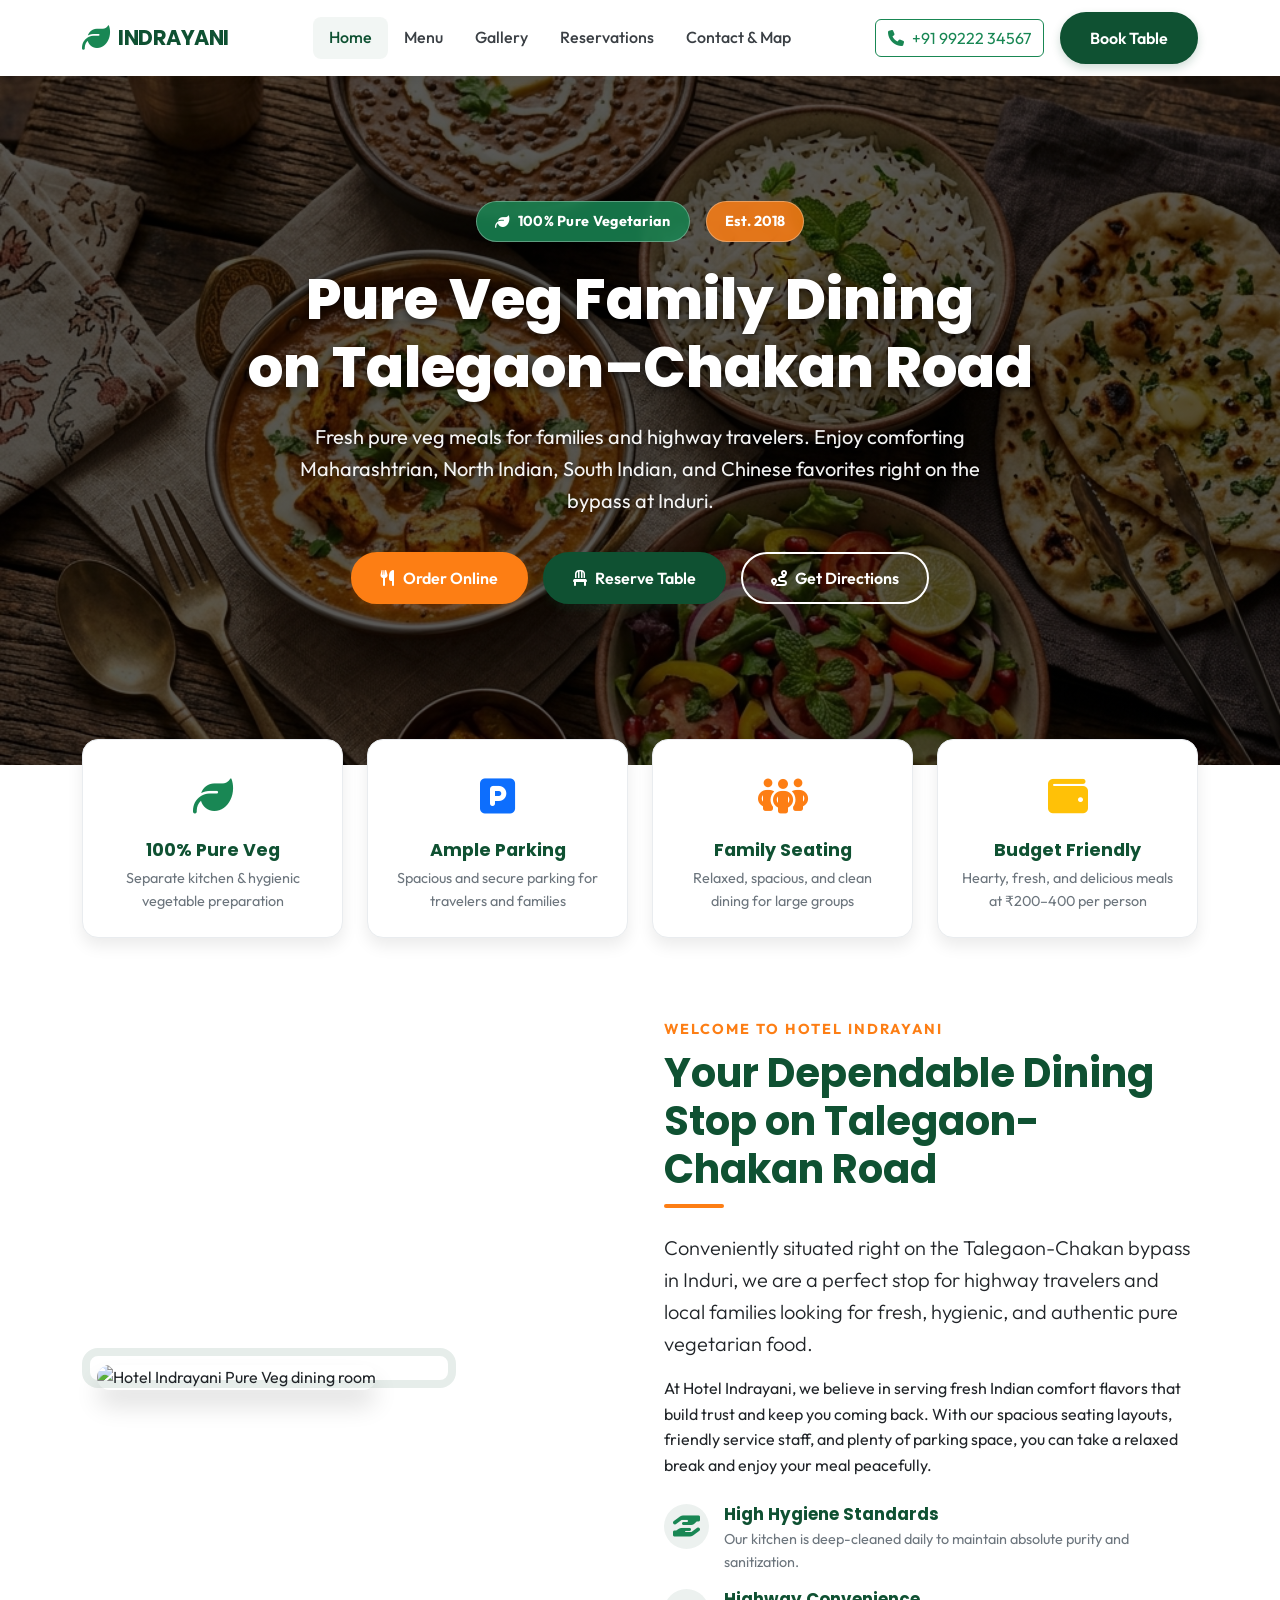
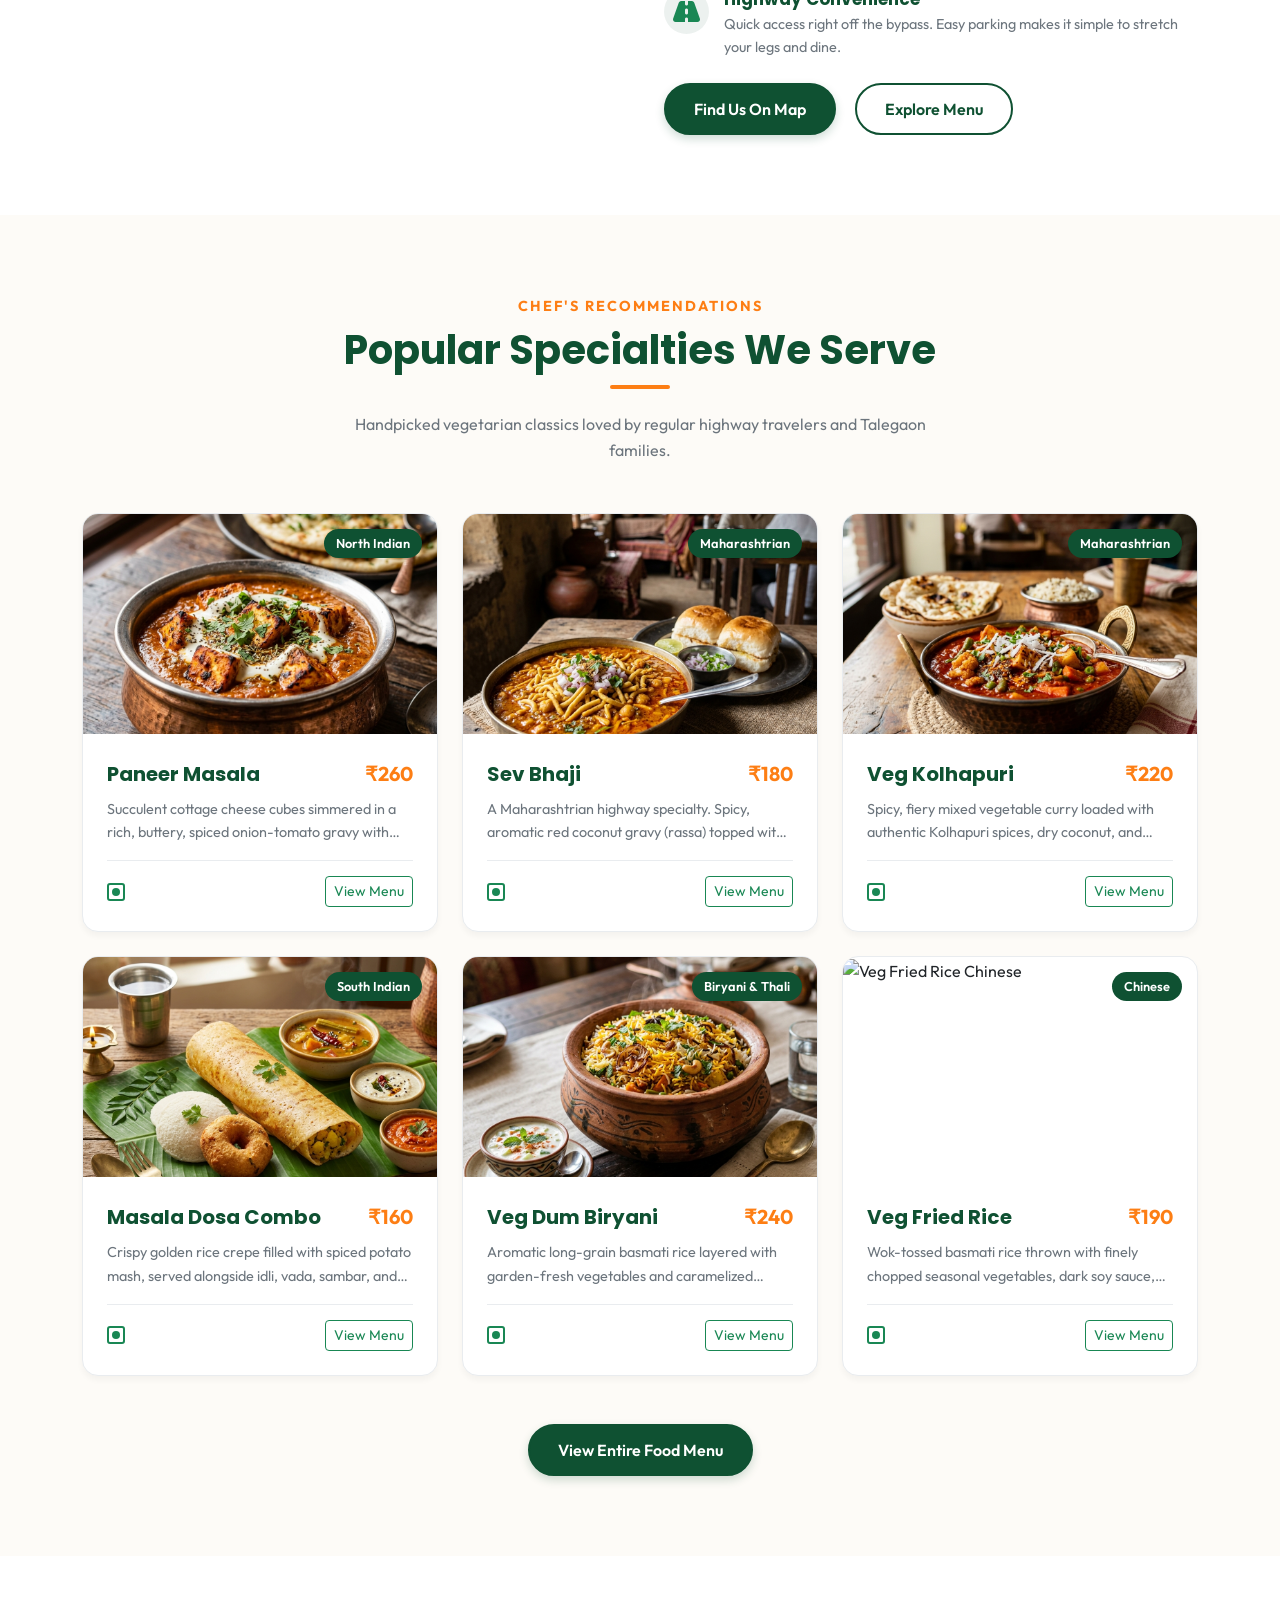
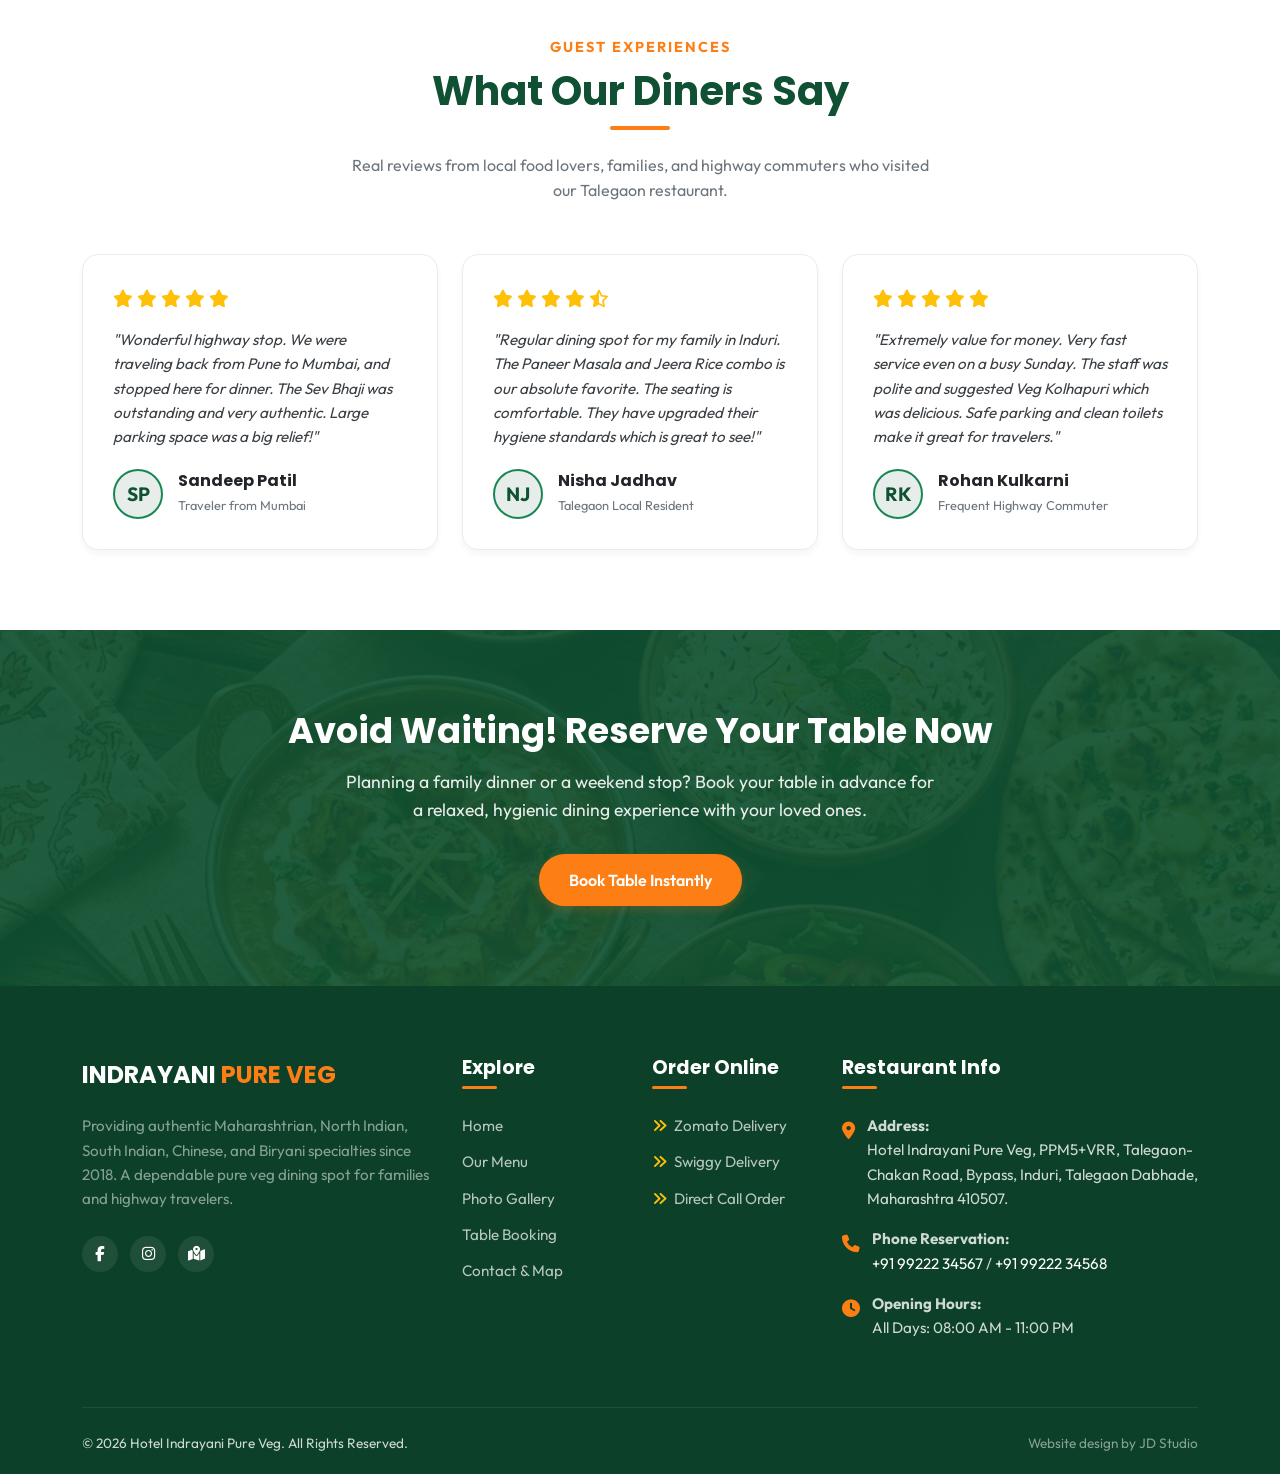
==== commit 1f84a551: "Update index.html" ====
--- a/index.html
+++ b/index.html
@@ -531,7 +531,7 @@
             <p class="mb-0">&copy; 2026 Hotel Indrayani Pure Veg. All Rights Reserved.</p>
           </div>
           <div class="col-md-6 text-center text-md-end">
-            <p class="mb-0 text-white-50">Local SEO optimization and Web design for highway diners.</p>
+            <p class="mb-0 text-white-50">Website design by JD Studio</p>
           </div>
         </div>
       </div>
